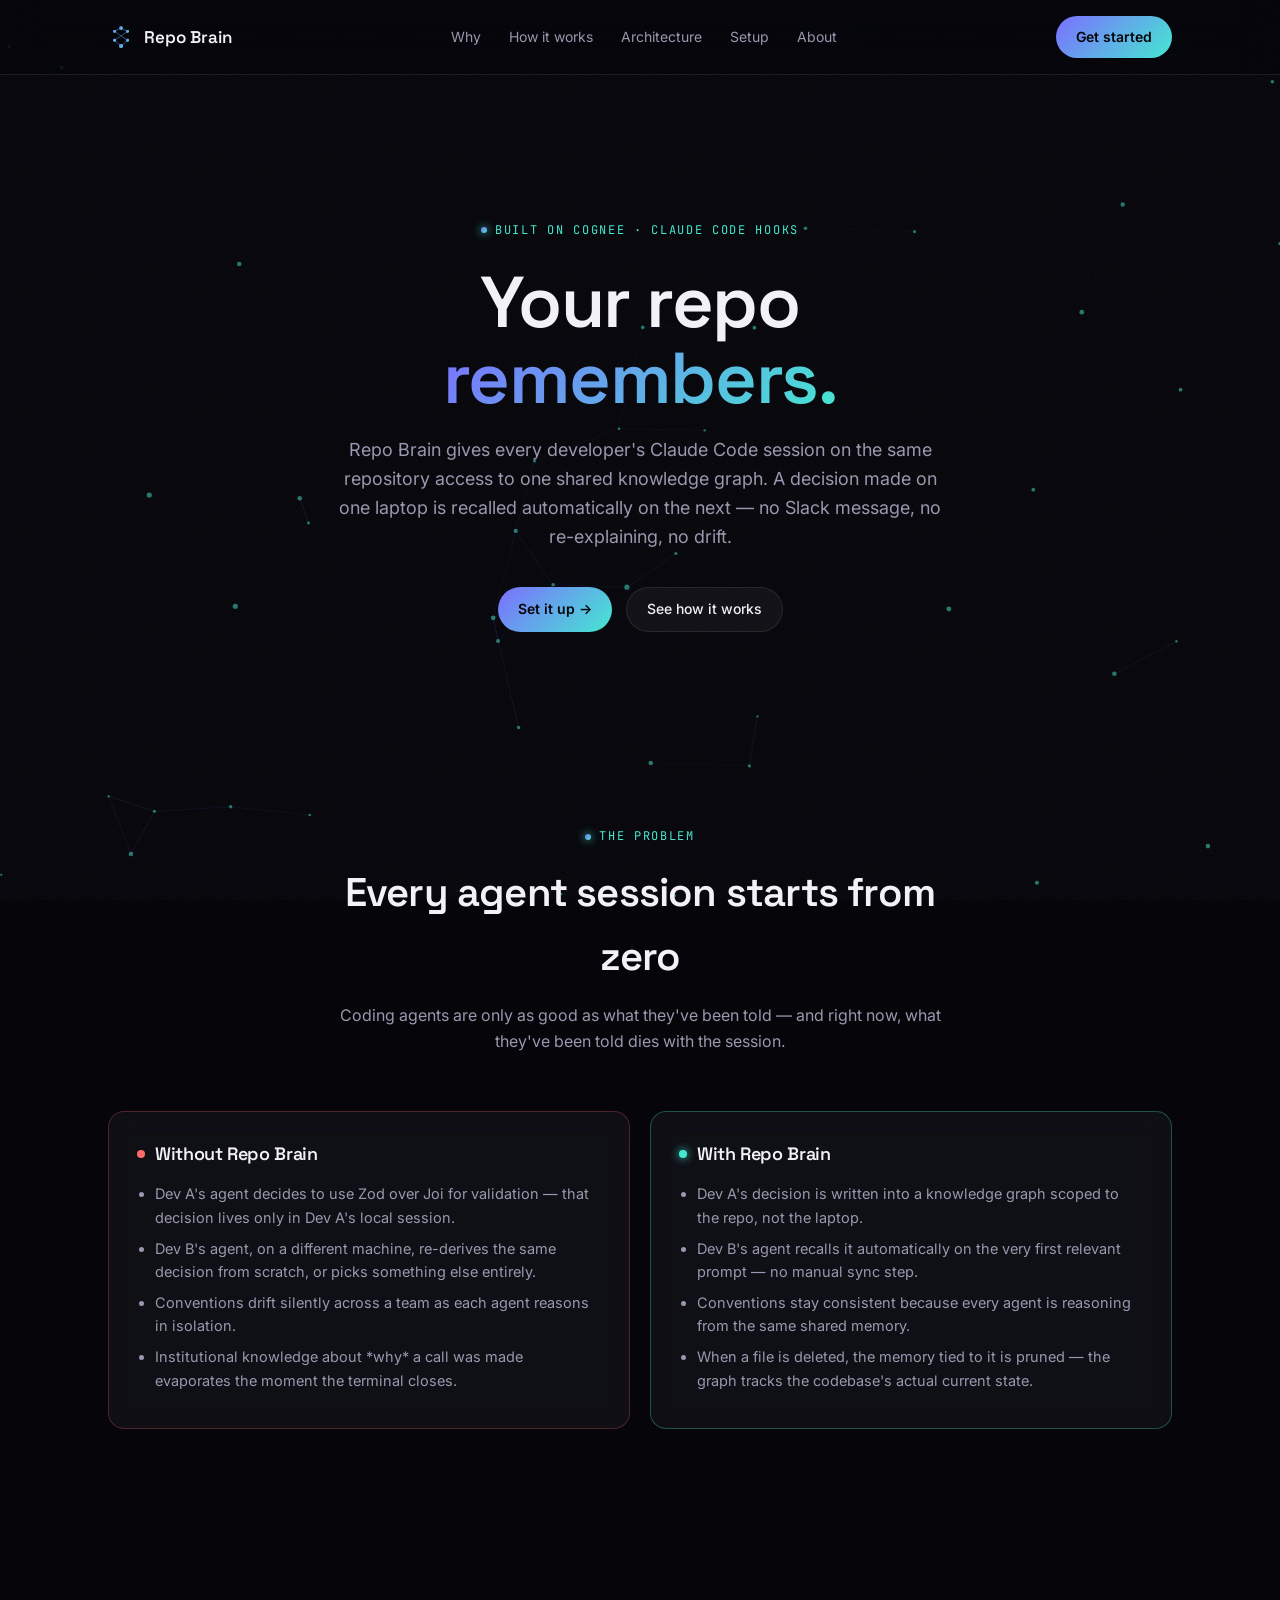
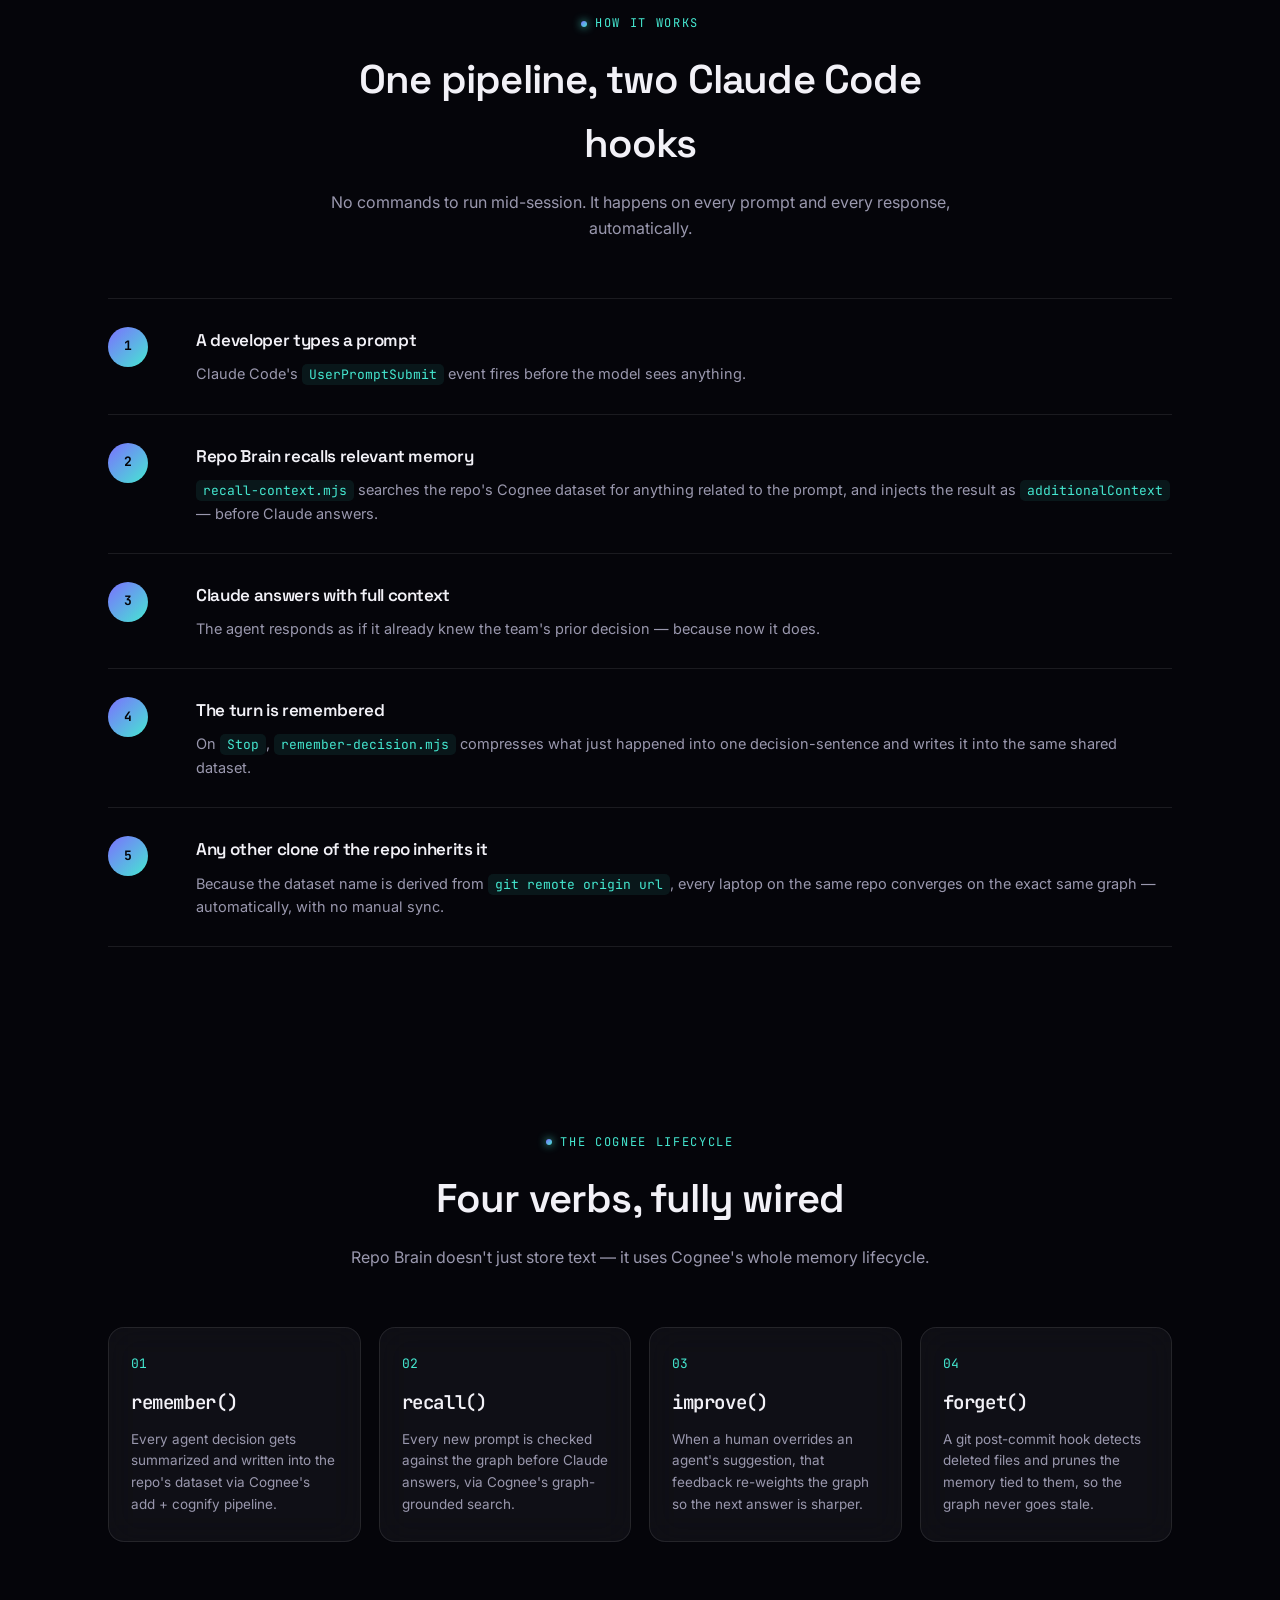
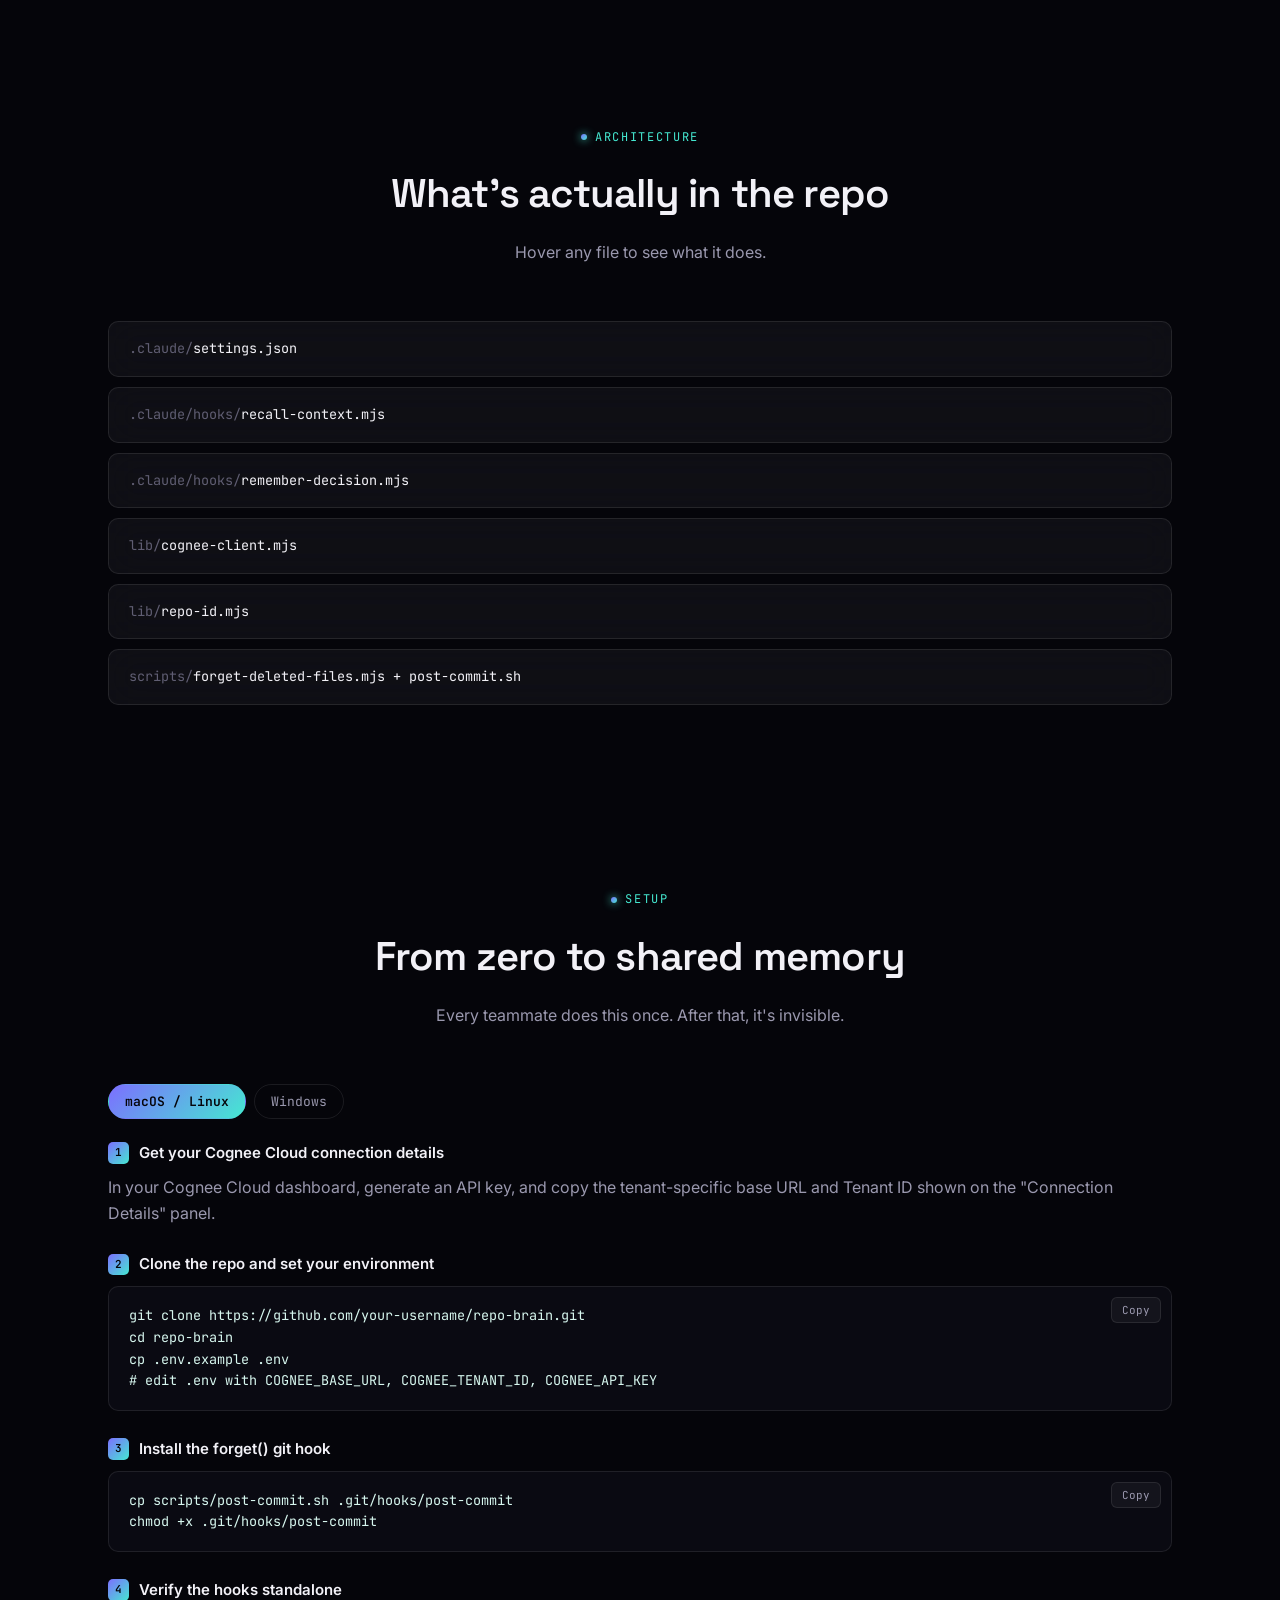
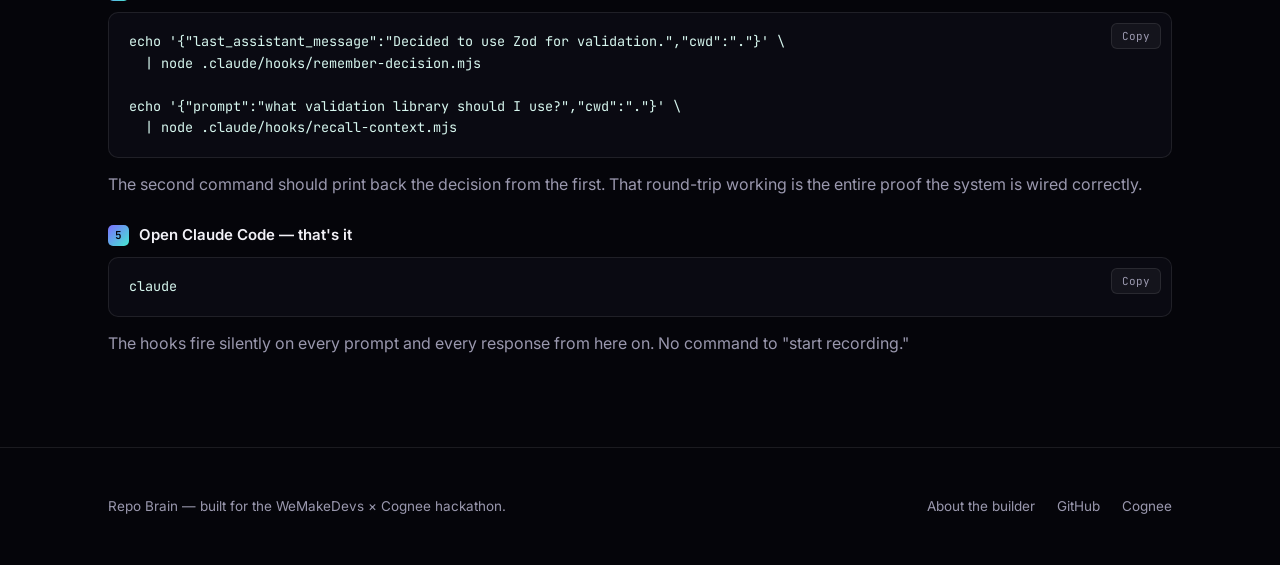
==== index.html @ f3982fce "site commit" ====
<!DOCTYPE html>
<html lang="en">
<head>
<meta charset="UTF-8" />
<meta name="viewport" content="width=device-width, initial-scale=1.0" />
<title>Repo Brain — shared memory for coding agents</title>
<meta name="description" content="Repo Brain gives every developer's Claude Code session on the same repo access to one shared Cognee-backed knowledge graph — no more re-explaining decisions your teammate's agent already made." />
<link rel="icon" type="image/svg+xml" href="assets/logo.svg" />
<link rel="preconnect" href="https://fonts.googleapis.com" />
<link rel="preconnect" href="https://fonts.gstatic.com" crossorigin />
<link href="https://fonts.googleapis.com/css2?family=Space+Grotesk:wght@500;600;700&family=Inter:wght@400;500;600&family=JetBrains+Mono:wght@400;500;600&display=swap" rel="stylesheet" />
<link rel="stylesheet" href="assets/style.css" />
</head>
<body>

<canvas id="graph-bg"></canvas>

<nav class="nav">
  <div class="nav-inner">
    <a href="index.html" class="brand">
      <img src="assets/logo.svg" alt="" />
      Repo Brain
    </a>
    <div class="nav-links">
      <a href="#problem">Why</a>
      <a href="#how-it-works">How it works</a>
      <a href="#architecture">Architecture</a>
      <a href="#setup">Setup</a>
      <a href="about.html">About</a>
    </div>
    <a href="#setup" class="btn btn-primary">Get started</a>
  </div>
</nav>

<!-- ============ HERO ============ -->
<header class="hero">
  <div class="container">
    <span class="eyebrow">Built on Cognee · Claude Code hooks</span>
    <h1>Your repo<br /><span class="grad-text">remembers.</span></h1>
    <p class="lead">
      Repo Brain gives every developer's Claude Code session on the same
      repository access to one shared knowledge graph. A decision made on
      one laptop is recalled automatically on the next — no Slack message,
      no re-explaining, no drift.
    </p>
    <div class="hero-ctas">
      <a href="#setup" class="btn btn-primary">Set it up →</a>
      <a href="#how-it-works" class="btn btn-ghost">See how it works</a>
    </div>
  </div>
</header>

<!-- ============ PROBLEM ============ -->
<section id="problem">
  <div class="container">
    <div class="section-head reveal">
      <span class="eyebrow">The problem</span>
      <h2>Every agent session starts from zero</h2>
      <p>Coding agents are only as good as what they've been told — and right now, what they've been told dies with the session.</p>
    </div>

    <div class="compare">
      <div class="glass compare-card bad reveal">
        <h3><span class="dot"></span>Without Repo Brain</h3>
        <ul>
          <li>Dev A's agent decides to use Zod over Joi for validation — that decision lives only in Dev A's local session.</li>
          <li>Dev B's agent, on a different machine, re-derives the same decision from scratch, or picks something else entirely.</li>
          <li>Conventions drift silently across a team as each agent reasons in isolation.</li>
          <li>Institutional knowledge about *why* a call was made evaporates the moment the terminal closes.</li>
        </ul>
      </div>
      <div class="glass compare-card good reveal">
        <h3><span class="dot"></span>With Repo Brain</h3>
        <ul>
          <li>Dev A's decision is written into a knowledge graph scoped to the repo, not the laptop.</li>
          <li>Dev B's agent recalls it automatically on the very first relevant prompt — no manual sync step.</li>
          <li>Conventions stay consistent because every agent is reasoning from the same shared memory.</li>
          <li>When a file is deleted, the memory tied to it is pruned — the graph tracks the codebase's actual current state.</li>
        </ul>
      </div>
    </div>
  </div>
</section>

<!-- ============ HOW IT WORKS ============ -->
<section id="how-it-works">
  <div class="container">
    <div class="section-head reveal">
      <span class="eyebrow">How it works</span>
      <h2>One pipeline, two Claude Code hooks</h2>
      <p>No commands to run mid-session. It happens on every prompt and every response, automatically.</p>
    </div>

    <div class="pipeline">
      <div class="pipe-step reveal">
        <div class="pipe-num">1</div>
        <div>
          <h4>A developer types a prompt</h4>
          <p>Claude Code's <code>UserPromptSubmit</code> event fires before the model sees anything.</p>
        </div>
      </div>
      <div class="pipe-step reveal">
        <div class="pipe-num">2</div>
        <div>
          <h4>Repo Brain recalls relevant memory</h4>
          <p><code>recall-context.mjs</code> searches the repo's Cognee dataset for anything related to the prompt, and injects the result as <code>additionalContext</code> — before Claude answers.</p>
        </div>
      </div>
      <div class="pipe-step reveal">
        <div class="pipe-num">3</div>
        <div>
          <h4>Claude answers with full context</h4>
          <p>The agent responds as if it already knew the team's prior decision — because now it does.</p>
        </div>
      </div>
      <div class="pipe-step reveal">
        <div class="pipe-num">4</div>
        <div>
          <h4>The turn is remembered</h4>
          <p>On <code>Stop</code>, <code>remember-decision.mjs</code> compresses what just happened into one decision-sentence and writes it into the same shared dataset.</p>
        </div>
      </div>
      <div class="pipe-step reveal">
        <div class="pipe-num">5</div>
        <div>
          <h4>Any other clone of the repo inherits it</h4>
          <p>Because the dataset name is derived from <code>git remote origin url</code>, every laptop on the same repo converges on the exact same graph — automatically, with no manual sync.</p>
        </div>
      </div>
    </div>
  </div>
</section>

<!-- ============ LIFECYCLE VERBS ============ -->
<section id="lifecycle">
  <div class="container">
    <div class="section-head reveal">
      <span class="eyebrow">The Cognee lifecycle</span>
      <h2>Four verbs, fully wired</h2>
      <p>Repo Brain doesn't just store text — it uses Cognee's whole memory lifecycle.</p>
    </div>
    <div class="verb-grid">
      <div class="glass verb-card reveal">
        <span class="glyph">01</span>
        <h4>remember()</h4>
        <p>Every agent decision gets summarized and written into the repo's dataset via Cognee's add + cognify pipeline.</p>
      </div>
      <div class="glass verb-card reveal">
        <span class="glyph">02</span>
        <h4>recall()</h4>
        <p>Every new prompt is checked against the graph before Claude answers, via Cognee's graph-grounded search.</p>
      </div>
      <div class="glass verb-card reveal">
        <span class="glyph">03</span>
        <h4>improve()</h4>
        <p>When a human overrides an agent's suggestion, that feedback re-weights the graph so the next answer is sharper.</p>
      </div>
      <div class="glass verb-card reveal">
        <span class="glyph">04</span>
        <h4>forget()</h4>
        <p>A git post-commit hook detects deleted files and prunes the memory tied to them, so the graph never goes stale.</p>
      </div>
    </div>
  </div>
</section>

<!-- ============ ARCHITECTURE ============ -->
<section id="architecture">
  <div class="container">
    <div class="section-head reveal">
      <span class="eyebrow">Architecture</span>
      <h2>What's actually in the repo</h2>
      <p>Hover any file to see what it does.</p>
    </div>

    <div class="filetree reveal">
      <div class="glass file-row" tabindex="0">
        <div class="path"><span class="dim">.claude/</span>settings.json</div>
        <div class="desc">Wires the two hooks into Claude Code's <span class="mono">UserPromptSubmit</span> and <span class="mono">Stop</span> lifecycle events. Claude Code picks this up automatically — nothing to run.</div>
      </div>
      <div class="glass file-row" tabindex="0">
        <div class="path"><span class="dim">.claude/hooks/</span>recall-context.mjs</div>
        <div class="desc">Fires before Claude answers. Searches the shared dataset and injects results as context. Fails open — a broken API call never blocks a prompt.</div>
      </div>
      <div class="glass file-row" tabindex="0">
        <div class="path"><span class="dim">.claude/hooks/</span>remember-decision.mjs</div>
        <div class="desc">Fires after Claude finishes responding. Compresses the turn into one decision-sentence and writes it into the shared dataset.</div>
      </div>
      <div class="glass file-row" tabindex="0">
        <div class="path"><span class="dim">lib/</span>cognee-client.mjs</div>
        <div class="desc">The wrapper around Cognee's REST API — remember, recall, improve, and forget, all in one place.</div>
      </div>
      <div class="glass file-row" tabindex="0">
        <div class="path"><span class="dim">lib/</span>repo-id.mjs</div>
        <div class="desc">Hashes <span class="mono">git remote origin url</span> into a single dataset name. This is the entire trick behind cross-laptop sharing.</div>
      </div>
      <div class="glass file-row" tabindex="0">
        <div class="path"><span class="dim">scripts/</span>forget-deleted-files.mjs + post-commit.sh</div>
        <div class="desc">A git hook that detects deleted files after every commit and prunes their memory from the graph.</div>
      </div>
    </div>
  </div>
</section>

<!-- ============ SETUP ============ -->
<section id="setup">
  <div class="container">
    <div class="section-head reveal">
      <span class="eyebrow">Setup</span>
      <h2>From zero to shared memory</h2>
      <p>Every teammate does this once. After that, it's invisible.</p>
    </div>

    <div class="reveal">
      <div class="tabs" data-group="os">
        <button class="tab-btn active" data-group="os" data-tab="mac">macOS / Linux</button>
        <button class="tab-btn" data-group="os" data-tab="win">Windows</button>
      </div>

      <!-- ---------- MAC / LINUX ---------- -->
      <div class="tab-panel active" data-group="os" data-tab="mac">

        <div class="setup-step-title"><span class="step-badge">1</span>Get your Cognee Cloud connection details</div>
        <p style="margin-bottom:14px;">In your Cognee Cloud dashboard, generate an API key, and copy the tenant-specific base URL and Tenant ID shown on the "Connection Details" panel.</p>

        <div class="setup-step-title"><span class="step-badge">2</span>Clone the repo and set your environment</div>
        <div class="codeblock">
          <button class="copy-btn">Copy</button>
          <pre>git clone https://github.com/your-username/repo-brain.git
cd repo-brain
cp .env.example .env
# edit .env with COGNEE_BASE_URL, COGNEE_TENANT_ID, COGNEE_API_KEY</pre>
        </div>

        <div class="setup-step-title"><span class="step-badge">3</span>Install the forget() git hook</div>
        <div class="codeblock">
          <button class="copy-btn">Copy</button>
          <pre>cp scripts/post-commit.sh .git/hooks/post-commit
chmod +x .git/hooks/post-commit</pre>
        </div>

        <div class="setup-step-title"><span class="step-badge">4</span>Verify the hooks standalone</div>
        <div class="codeblock">
          <button class="copy-btn">Copy</button>
          <pre>echo '{"last_assistant_message":"Decided to use Zod for validation.","cwd":"."}' \
  | node .claude/hooks/remember-decision.mjs

echo '{"prompt":"what validation library should I use?","cwd":"."}' \
  | node .claude/hooks/recall-context.mjs</pre>
        </div>
        <p style="margin-bottom:14px;">The second command should print back the decision from the first. That round-trip working is the entire proof the system is wired correctly.</p>

        <div class="setup-step-title"><span class="step-badge">5</span>Open Claude Code — that's it</div>
        <div class="codeblock">
          <button class="copy-btn">Copy</button>
          <pre>claude</pre>
        </div>
        <p>The hooks fire silently on every prompt and every response from here on. No command to "start recording."</p>
      </div>

      <!-- ---------- WINDOWS ---------- -->
      <div class="tab-panel" data-group="os" data-tab="win">

        <div class="setup-step-title"><span class="step-badge">1</span>Get your Cognee Cloud connection details</div>
        <p style="margin-bottom:14px;">In your Cognee Cloud dashboard, generate an API key, and copy the tenant-specific base URL and Tenant ID shown on the "Connection Details" panel.</p>

        <div class="setup-step-title"><span class="step-badge">2</span>Clone the repo and set your environment</div>
        <div class="codeblock">
          <button class="copy-btn">Copy</button>
          <pre>git clone https://github.com/your-username/repo-brain.git
cd repo-brain
copy .env.example .env
notepad .env
:: fill in COGNEE_BASE_URL, COGNEE_TENANT_ID, COGNEE_API_KEY</pre>
        </div>

        <div class="setup-step-title"><span class="step-badge">3</span>Install the forget() git hook</div>
        <div class="codeblock">
          <button class="copy-btn">Copy</button>
          <pre>copy scripts\post-commit.sh .git\hooks\post-commit</pre>
        </div>
        <p style="margin-bottom:14px;">No chmod needed — Git for Windows handles hook execution itself.</p>

        <div class="setup-step-title"><span class="step-badge">4</span>Verify the hooks standalone</div>
        <p style="margin-bottom:10px;">CMD mangles quotes in <span class="mono">echo</span>, so write the test JSON to files first.</p>
        <div class="codeblock">
          <button class="copy-btn">Copy</button>
          <pre>type test-remember.json | node .claude\hooks\remember-decision.mjs
type test-recall.json | node .claude\hooks\recall-context.mjs</pre>
        </div>
        <p style="margin-bottom:14px;">The second command should print back the decision from the first.</p>

        <div class="setup-step-title"><span class="step-badge">5</span>Open Claude Code — that's it</div>
        <div class="codeblock">
          <button class="copy-btn">Copy</button>
          <pre>claude</pre>
        </div>
        <p>The hooks fire silently on every prompt and every response from here on.</p>
      </div>
    </div>
  </div>
</section>

<footer>
  <div class="container footer-inner">
    <p>Repo Brain — built for the WeMakeDevs × Cognee hackathon.</p>
    <div class="footer-links">
      <a href="about.html">About the builder</a>
      <a href="https://github.com" target="_blank" rel="noopener">GitHub</a>
      <a href="https://www.cognee.ai" target="_blank" rel="noopener">Cognee</a>
    </div>
  </div>
</footer>

<script src="assets/script.js"></script>
</body>
</html>
---- assets/style.css ----
/* ============================================================
   REPO BRAIN — design tokens
   ============================================================ */
:root {
  /* color */
  --void: #05050a;
  --void-2: #0a0a12;
  --panel: rgba(255, 255, 255, 0.045);
  --panel-strong: rgba(255, 255, 255, 0.08);
  --border-glass: rgba(255, 255, 255, 0.09);
  --border-glass-hover: rgba(255, 255, 255, 0.18);
  --text-primary: #f2f1f7;
  --text-muted: #9a98ae;
  --text-faint: #605e73;
  --indigo: #7c6fff;
  --cyan: #45e8d1;
  --grad: linear-gradient(135deg, var(--indigo), var(--cyan));
  --danger: #ff6b6b;

  /* type */
  --font-display: 'Space Grotesk', sans-serif;
  --font-body: 'Inter', sans-serif;
  --font-mono: 'JetBrains Mono', monospace;

  /* layout */
  --max-w: 1120px;
  --radius: 16px;
  --radius-sm: 10px;
}

* { box-sizing: border-box; }
html { scroll-behavior: smooth; }

@media (prefers-reduced-motion: reduce) {
  html { scroll-behavior: auto; }
  *, *::before, *::after {
    animation-duration: 0.001ms !important;
    animation-iteration-count: 1 !important;
    transition-duration: 0.001ms !important;
    scroll-behavior: auto !important;
  }
}

body {
  margin: 0;
  background: var(--void);
  color: var(--text-primary);
  font-family: var(--font-body);
  font-size: 16px;
  line-height: 1.6;
  -webkit-font-smoothing: antialiased;
  overflow-x: hidden;
}

/* subtle film-grain texture over the void so black doesn't look flat/plastic */
body::before {
  content: '';
  position: fixed;
  inset: 0;
  z-index: 0;
  pointer-events: none;
  opacity: 0.05;
  background-image: url("data:image/svg+xml,%3Csvg xmlns='http://www.w3.org/2000/svg' width='120' height='120'%3E%3Cfilter id='n'%3E%3CfeTurbulence type='fractalNoise' baseFrequency='0.9' numOctaves='2' stitchTiles='stitch'/%3E%3C/filter%3E%3Crect width='100%25' height='100%25' filter='url(%23n)'/%3E%3C/svg%3E");
}

#graph-bg {
  position: fixed;
  inset: 0;
  z-index: 0;
  width: 100%;
  height: 100%;
  display: block;
}

a { color: inherit; text-decoration: none; }

::selection { background: var(--indigo); color: white; }

h1, h2, h3, h4 {
  font-family: var(--font-display);
  font-weight: 600;
  letter-spacing: -0.02em;
  margin: 0;
}

p { color: var(--text-muted); margin: 0; }

.mono { font-family: var(--font-mono); }

.container {
  max-width: var(--max-w);
  margin: 0 auto;
  padding: 0 28px;
  position: relative;
  z-index: 1;
}

.eyebrow {
  font-family: var(--font-mono);
  font-size: 12px;
  letter-spacing: 0.14em;
  text-transform: uppercase;
  color: var(--cyan);
  display: inline-flex;
  align-items: center;
  gap: 8px;
}
.eyebrow::before {
  content: '';
  width: 6px;
  height: 6px;
  border-radius: 50%;
  background: var(--grad);
  box-shadow: 0 0 8px var(--cyan);
}

/* ---------- nav ---------- */
.nav {
  position: sticky;
  top: 0;
  z-index: 50;
  backdrop-filter: blur(20px) saturate(140%);
  -webkit-backdrop-filter: blur(20px) saturate(140%);
  background: rgba(5, 5, 10, 0.55);
  border-bottom: 1px solid var(--border-glass);
}
.nav-inner {
  max-width: var(--max-w);
  margin: 0 auto;
  padding: 16px 28px;
  display: flex;
  align-items: center;
  justify-content: space-between;
}
.brand {
  display: flex;
  align-items: center;
  gap: 10px;
  font-family: var(--font-display);
  font-weight: 600;
  font-size: 17px;
}
.brand img { width: 26px; height: 26px; }
.nav-links {
  display: flex;
  align-items: center;
  gap: 28px;
  font-size: 14px;
  color: var(--text-muted);
}
.nav-links a { position: relative; padding: 4px 0; transition: color 0.2s; }
.nav-links a:hover { color: var(--text-primary); }
.nav-links a::after {
  content: '';
  position: absolute;
  left: 0; bottom: 0;
  width: 0; height: 1px;
  background: var(--grad);
  transition: width 0.25s ease;
}
.nav-links a:hover::after { width: 100%; }

.btn {
  display: inline-flex;
  align-items: center;
  gap: 8px;
  padding: 10px 20px;
  border-radius: 999px;
  font-size: 14px;
  font-weight: 500;
  cursor: pointer;
  border: 1px solid var(--border-glass);
  transition: all 0.25s ease;
  white-space: nowrap;
}
.btn-primary {
  background: var(--grad);
  color: #05050a;
  border: none;
  font-weight: 600;
}
.btn-primary:hover { filter: brightness(1.1); box-shadow: 0 0 24px rgba(124, 111, 255, 0.4); }
.btn-ghost { background: var(--panel); color: var(--text-primary); }
.btn-ghost:hover { background: var(--panel-strong); border-color: var(--border-glass-hover); }

/* ---------- glass panel ---------- */
.glass {
  background: var(--panel);
  border: 1px solid var(--border-glass);
  border-radius: var(--radius);
  backdrop-filter: blur(16px) saturate(140%);
  -webkit-backdrop-filter: blur(16px) saturate(140%);
  transition: border-color 0.3s ease, transform 0.3s ease, background 0.3s ease;
}
.glass:hover {
  border-color: var(--border-glass-hover);
  background: var(--panel-strong);
}

/* ---------- hero ---------- */
.hero {
  position: relative;
  padding: 140px 0 100px;
  text-align: center;
}
.hero h1 {
  font-size: clamp(38px, 6vw, 72px);
  line-height: 1.05;
  margin: 24px 0 20px;
}
.hero h1 .grad-text {
  background: var(--grad);
  -webkit-background-clip: text;
  background-clip: text;
  color: transparent;
}
.hero p.lead {
  max-width: 620px;
  margin: 0 auto;
  font-size: 18px;
  color: var(--text-muted);
}
.hero-ctas {
  display: flex;
  gap: 14px;
  justify-content: center;
  margin-top: 36px;
  flex-wrap: wrap;
}

/* ---------- sections ---------- */
section { position: relative; padding: 90px 0; z-index: 1; }
.section-head { max-width: 640px; margin: 0 auto 56px; text-align: center; }
.section-head h2 { font-size: clamp(28px, 4vw, 40px); margin-top: 14px; }
.section-head p { margin-top: 14px; font-size: 16px; }

.reveal {
  opacity: 0;
  transform: translateY(24px);
  transition: opacity 0.7s ease, transform 0.7s ease;
}
.reveal.in { opacity: 1; transform: translateY(0); }

/* ---------- problem comparison ---------- */
.compare {
  display: grid;
  grid-template-columns: 1fr 1fr;
  gap: 20px;
}
.compare-card {
  padding: 28px;
  border-radius: var(--radius);
}
.compare-card.bad { border-color: rgba(255, 107, 107, 0.25); }
.compare-card.good { border-color: rgba(69, 232, 209, 0.3); }
.compare-card h3 { font-size: 18px; margin-bottom: 14px; display: flex; align-items: center; gap: 10px; }
.compare-card .dot { width: 8px; height: 8px; border-radius: 50%; }
.bad .dot { background: var(--danger); }
.good .dot { background: var(--cyan); box-shadow: 0 0 8px var(--cyan); }
.compare-card ul { margin: 0; padding-left: 18px; color: var(--text-muted); font-size: 14.5px; }
.compare-card li { margin-bottom: 8px; }

/* ---------- pipeline (genuine sequence -> numbered) ---------- */
.pipeline {
  display: flex;
  flex-direction: column;
  gap: 0;
}
.pipe-step {
  display: grid;
  grid-template-columns: 64px 1fr;
  gap: 24px;
  padding: 28px 0;
  border-top: 1px solid var(--border-glass);
  position: relative;
}
.pipe-step:last-child { border-bottom: 1px solid var(--border-glass); }
.pipe-num {
  font-family: var(--font-mono);
  font-size: 13px;
  color: var(--void);
  background: var(--grad);
  width: 40px; height: 40px;
  border-radius: 50%;
  display: flex; align-items: center; justify-content: center;
  font-weight: 700;
}
.pipe-step h4 { font-size: 17px; margin-bottom: 8px; }
.pipe-step p { font-size: 14.5px; }
.pipe-step code {
  font-family: var(--font-mono);
  font-size: 13px;
  color: var(--cyan);
  background: rgba(69, 232, 209, 0.08);
  padding: 2px 7px;
  border-radius: 5px;
}

/* ---------- lifecycle verb cards ---------- */
.verb-grid {
  display: grid;
  grid-template-columns: repeat(4, 1fr);
  gap: 18px;
}
.verb-card {
  padding: 26px 22px;
  border-radius: var(--radius);
  position: relative;
  overflow: hidden;
}
.verb-card::before {
  content: '';
  position: absolute;
  top: -40%; left: -40%;
  width: 180%; height: 180%;
  background: radial-gradient(circle, rgba(124,111,255,0.15), transparent 60%);
  opacity: 0;
  transition: opacity 0.4s ease;
}
.verb-card:hover::before { opacity: 1; }
.verb-card .glyph {
  font-family: var(--font-mono);
  font-size: 13px;
  color: var(--cyan);
  margin-bottom: 14px;
  display: block;
}
.verb-card h4 { font-size: 19px; margin-bottom: 10px; font-family: var(--font-mono); }
.verb-card p { font-size: 13.5px; }

/* ---------- architecture file tree ---------- */
.filetree {
  display: grid;
  gap: 10px;
}
.file-row {
  display: grid;
  grid-template-columns: 260px 1fr;
  gap: 20px;
  padding: 16px 20px;
  border-radius: var(--radius-sm);
  align-items: start;
}
.file-row .path {
  font-family: var(--font-mono);
  font-size: 13.5px;
  color: var(--text-primary);
  white-space: nowrap;
}
.file-row .path .dim { color: var(--text-faint); }
.file-row .desc {
  font-size: 13.5px;
  color: var(--text-muted);
  max-height: 0;
  opacity: 0;
  overflow: hidden;
  transition: max-height 0.35s ease, opacity 0.35s ease;
}
.file-row:hover .desc,
.file-row:focus-within .desc {
  max-height: 100px;
  opacity: 1;
}
.file-row:hover, .file-row:focus-within {
  background: var(--panel-strong);
}

/* ---------- setup / tabs ---------- */
.tabs { display: flex; gap: 8px; margin-bottom: 22px; }
.tab-btn {
  font-family: var(--font-mono);
  font-size: 13px;
  padding: 8px 16px;
  border-radius: 999px;
  border: 1px solid var(--border-glass);
  background: transparent;
  color: var(--text-muted);
  cursor: pointer;
  transition: all 0.2s ease;
}
.tab-btn.active { background: var(--grad); color: var(--void); border-color: transparent; font-weight: 600; }
.tab-panel { display: none; }
.tab-panel.active { display: block; }

.codeblock {
  position: relative;
  background: #0a0a12;
  border: 1px solid var(--border-glass);
  border-radius: var(--radius-sm);
  padding: 18px 20px;
  margin-bottom: 14px;
  overflow-x: auto;
}
.codeblock pre {
  margin: 0;
  font-family: var(--font-mono);
  font-size: 13.5px;
  color: #d7f7ef;
  white-space: pre-wrap;
  word-break: break-word;
}
.codeblock .copy-btn {
  position: absolute;
  top: 10px; right: 10px;
  font-family: var(--font-mono);
  font-size: 11px;
  background: var(--panel);
  border: 1px solid var(--border-glass);
  color: var(--text-muted);
  padding: 5px 10px;
  border-radius: 6px;
  cursor: pointer;
  transition: all 0.2s;
}
.codeblock .copy-btn:hover { color: var(--text-primary); border-color: var(--border-glass-hover); }
.codeblock .copy-btn.copied { color: var(--cyan); border-color: var(--cyan); }

.setup-step-title {
  display: flex;
  align-items: center;
  gap: 10px;
  font-size: 15px;
  color: var(--text-primary);
  font-weight: 600;
  margin: 26px 0 10px;
}
.setup-step-title:first-child { margin-top: 0; }
.step-badge {
  font-family: var(--font-mono);
  font-size: 11px;
  color: var(--void);
  background: var(--grad);
  border-radius: 5px;
  padding: 2px 7px;
}

/* ---------- footer ---------- */
footer {
  border-top: 1px solid var(--border-glass);
  padding: 48px 0;
  position: relative;
  z-index: 1;
}
.footer-inner {
  display: flex;
  justify-content: space-between;
  align-items: center;
  flex-wrap: wrap;
  gap: 16px;
}
.footer-inner p { font-size: 13.5px; }
.footer-links { display: flex; gap: 22px; font-size: 13.5px; color: var(--text-muted); }
.footer-links a:hover { color: var(--text-primary); }

/* ---------- about page ---------- */
.about-hero {
  padding: 140px 0 60px;
  text-align: center;
}
.avatar-ring {
  width: 128px;
  height: 128px;
  margin: 0 auto 28px;
  border-radius: 50%;
  padding: 3px;
  background: var(--grad);
  display: flex;
  align-items: center;
  justify-content: center;
}
.avatar-ring .avatar-inner {
  width: 100%;
  height: 100%;
  border-radius: 50%;
  background: var(--void-2);
  display: flex;
  align-items: center;
  justify-content: center;
  font-family: var(--font-display);
  font-size: 40px;
  font-weight: 700;
}
.stat-row {
  display: grid;
  grid-template-columns: repeat(4, 1fr);
  gap: 16px;
  margin-top: 48px;
}
.stat-card { padding: 24px 18px; border-radius: var(--radius); text-align: center; }
.stat-card .num {
  font-family: var(--font-display);
  font-size: 30px;
  background: var(--grad);
  -webkit-background-clip: text;
  background-clip: text;
  color: transparent;
}
.stat-card .label { font-size: 12.5px; color: var(--text-muted); margin-top: 6px; }

.timeline { display: grid; gap: 0; margin-top: 20px; }
.timeline-item {
  display: grid;
  grid-template-columns: 140px 1fr;
  gap: 24px;
  padding: 24px 0;
  border-top: 1px solid var(--border-glass);
}
.timeline-item .when { font-family: var(--font-mono); font-size: 13px; color: var(--cyan); }
.timeline-item h4 { font-size: 16px; margin-bottom: 6px; }
.timeline-item p { font-size: 14px; }

.tag-row { display: flex; flex-wrap: wrap; gap: 8px; margin-top: 16px; }
.tag {
  font-family: var(--font-mono);
  font-size: 12px;
  padding: 6px 12px;
  border-radius: 999px;
  color: var(--text-muted);
}

/* ---------- responsive ---------- */
@media (max-width: 860px) {
  .nav-links { display: none; }
  .compare { grid-template-columns: 1fr; }
  .verb-grid { grid-template-columns: 1fr 1fr; }
  .stat-row { grid-template-columns: 1fr 1fr; }
  .file-row { grid-template-columns: 1fr; }
  .timeline-item { grid-template-columns: 1fr; gap: 6px; }
}
@media (max-width: 520px) {
  .verb-grid { grid-template-columns: 1fr; }
  .hero { padding: 110px 0 70px; }
}
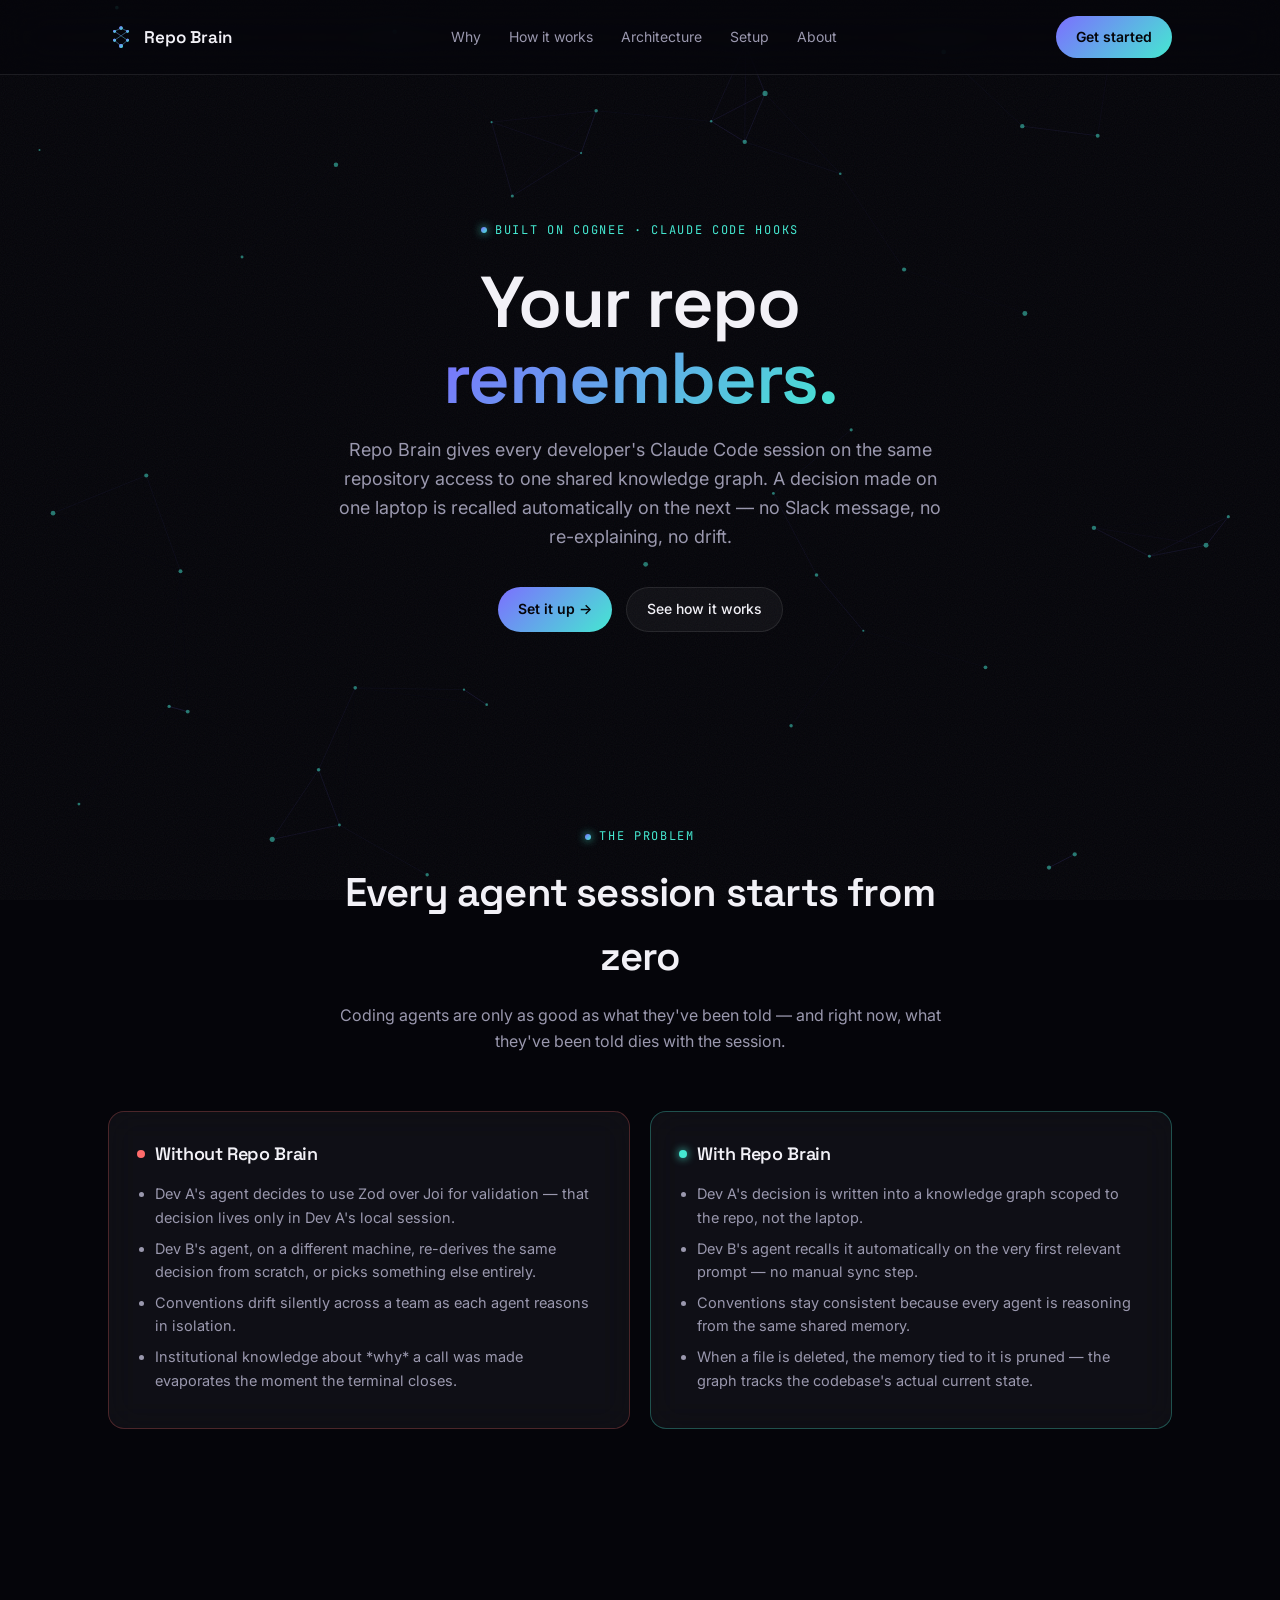
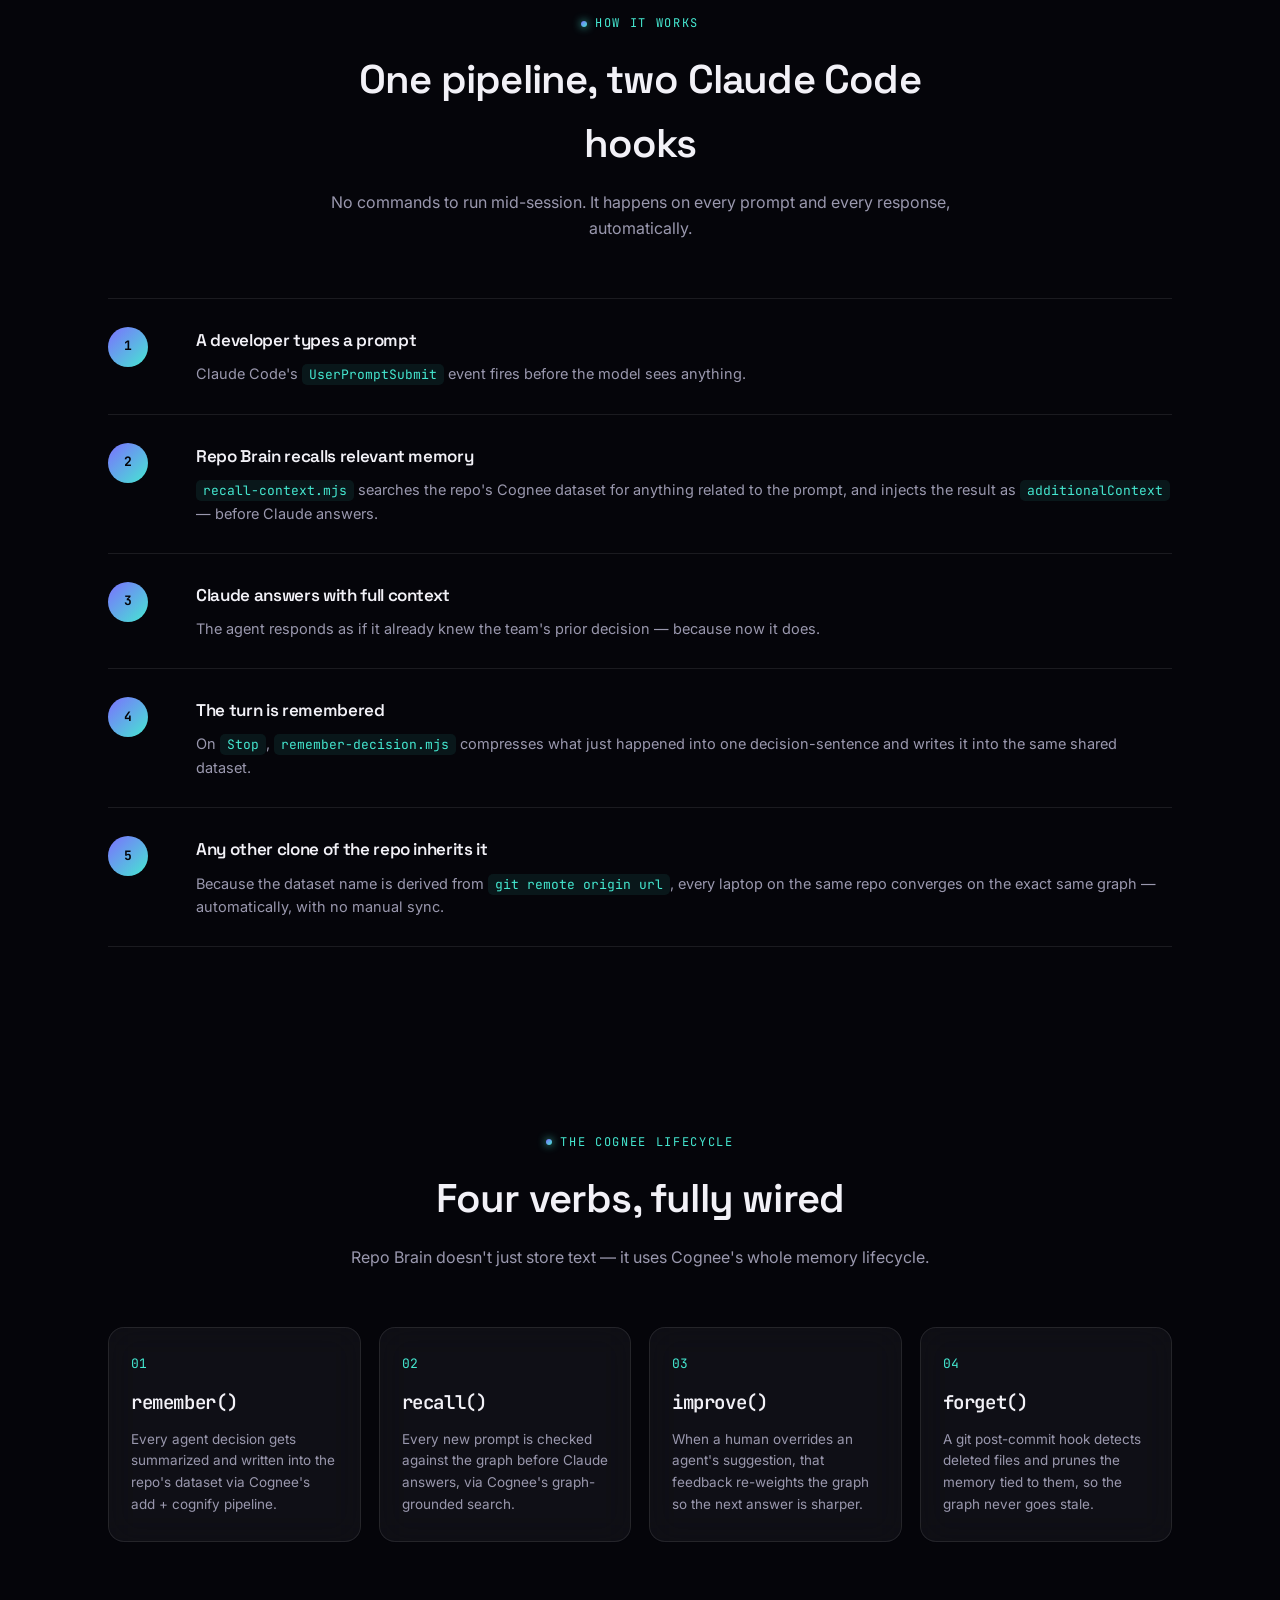
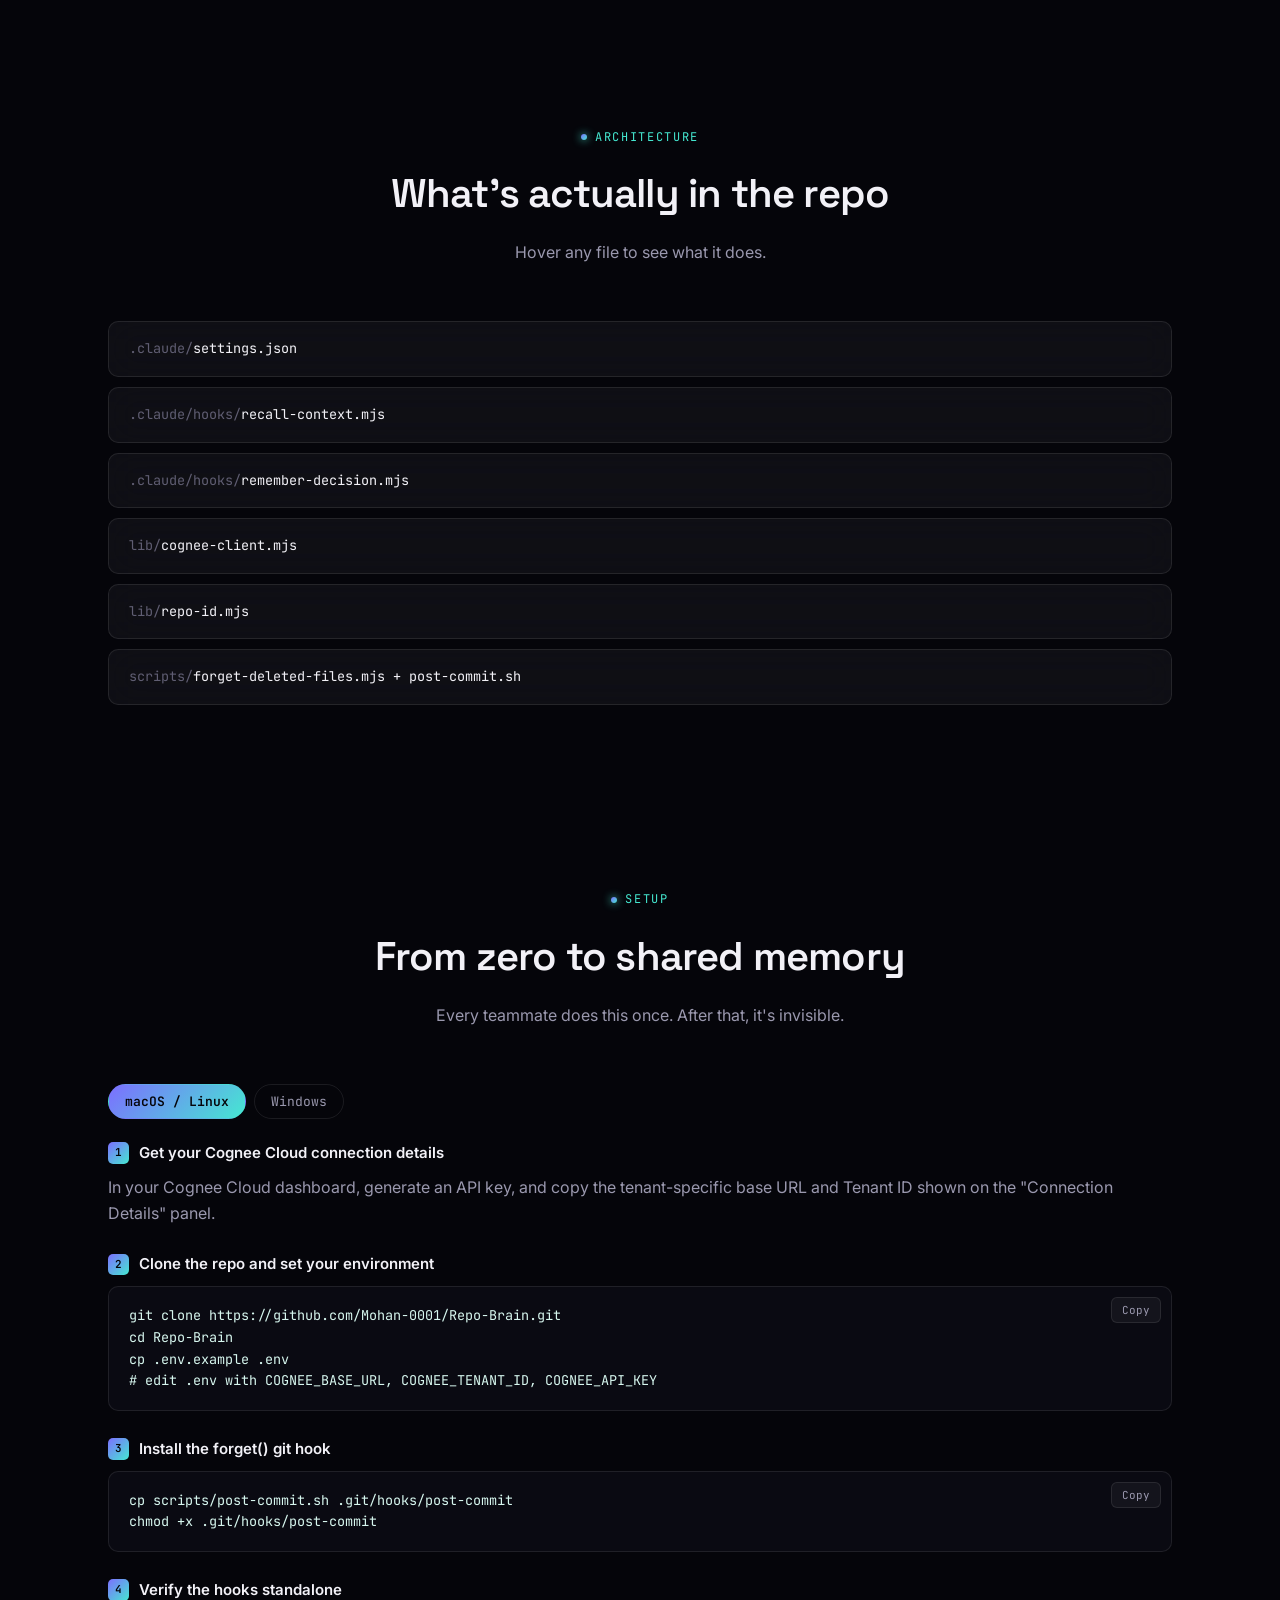
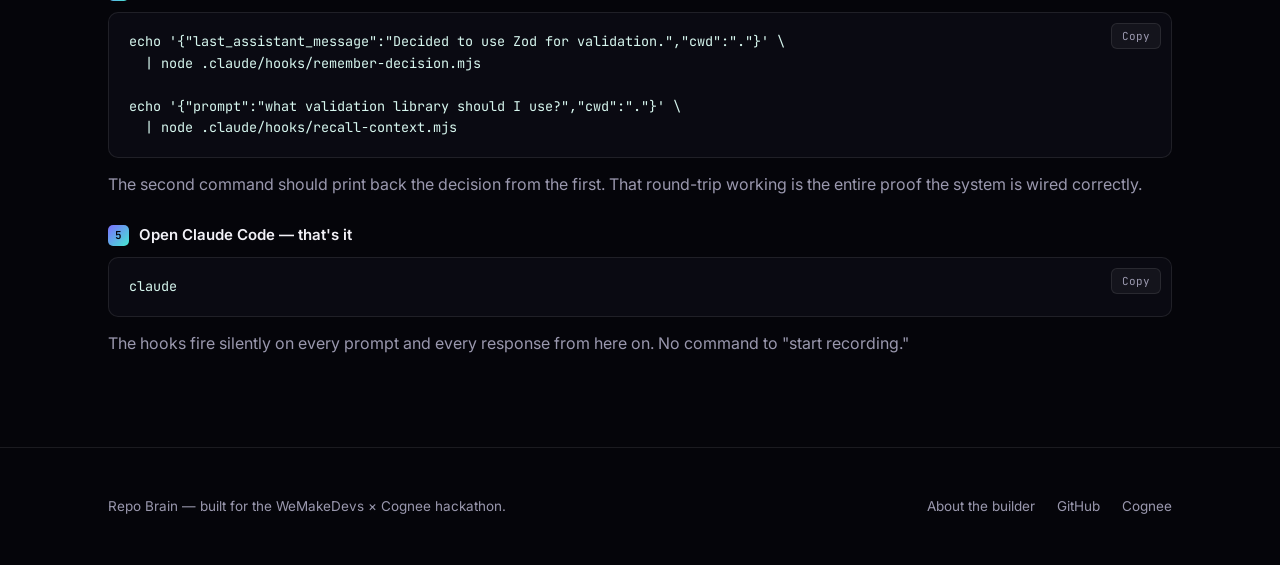
==== commit 21e377d6: "fix: update the work" ====
--- a/index.html
+++ b/index.html
@@ -226,8 +226,8 @@
         <div class="setup-step-title"><span class="step-badge">2</span>Clone the repo and set your environment</div>
         <div class="codeblock">
           <button class="copy-btn">Copy</button>
-          <pre>git clone https://github.com/your-username/repo-brain.git
-cd repo-brain
+          <pre>git clone https://github.com/Mohan-0001/Repo-Brain.git
+cd Repo-Brain
 cp .env.example .env
 # edit .env with COGNEE_BASE_URL, COGNEE_TENANT_ID, COGNEE_API_KEY</pre>
         </div>
@@ -267,8 +267,8 @@
         <div class="setup-step-title"><span class="step-badge">2</span>Clone the repo and set your environment</div>
         <div class="codeblock">
           <button class="copy-btn">Copy</button>
-          <pre>git clone https://github.com/your-username/repo-brain.git
-cd repo-brain
+          <pre>git clone https://github.com/Mohan-0001/Repo-Brain.git
+cd Repo-Brain
 copy .env.example .env
 notepad .env
 :: fill in COGNEE_BASE_URL, COGNEE_TENANT_ID, COGNEE_API_KEY</pre>
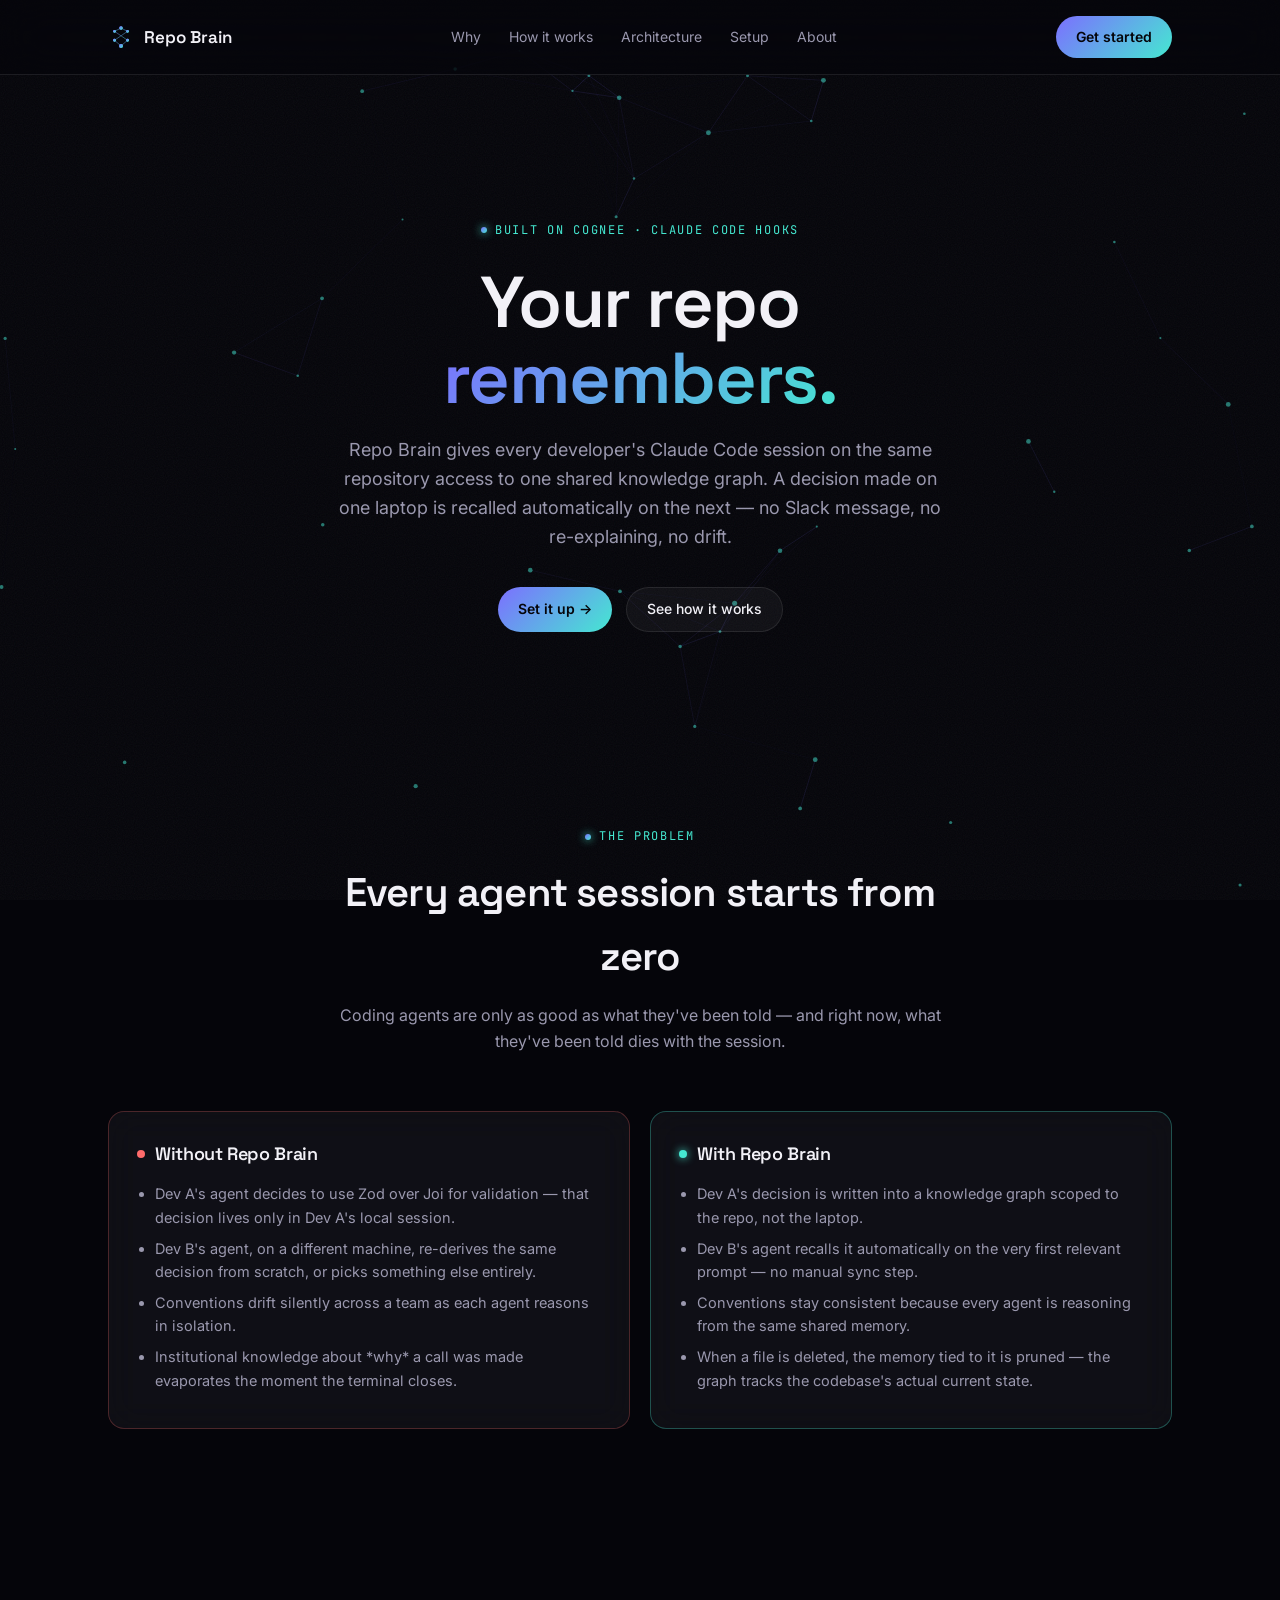
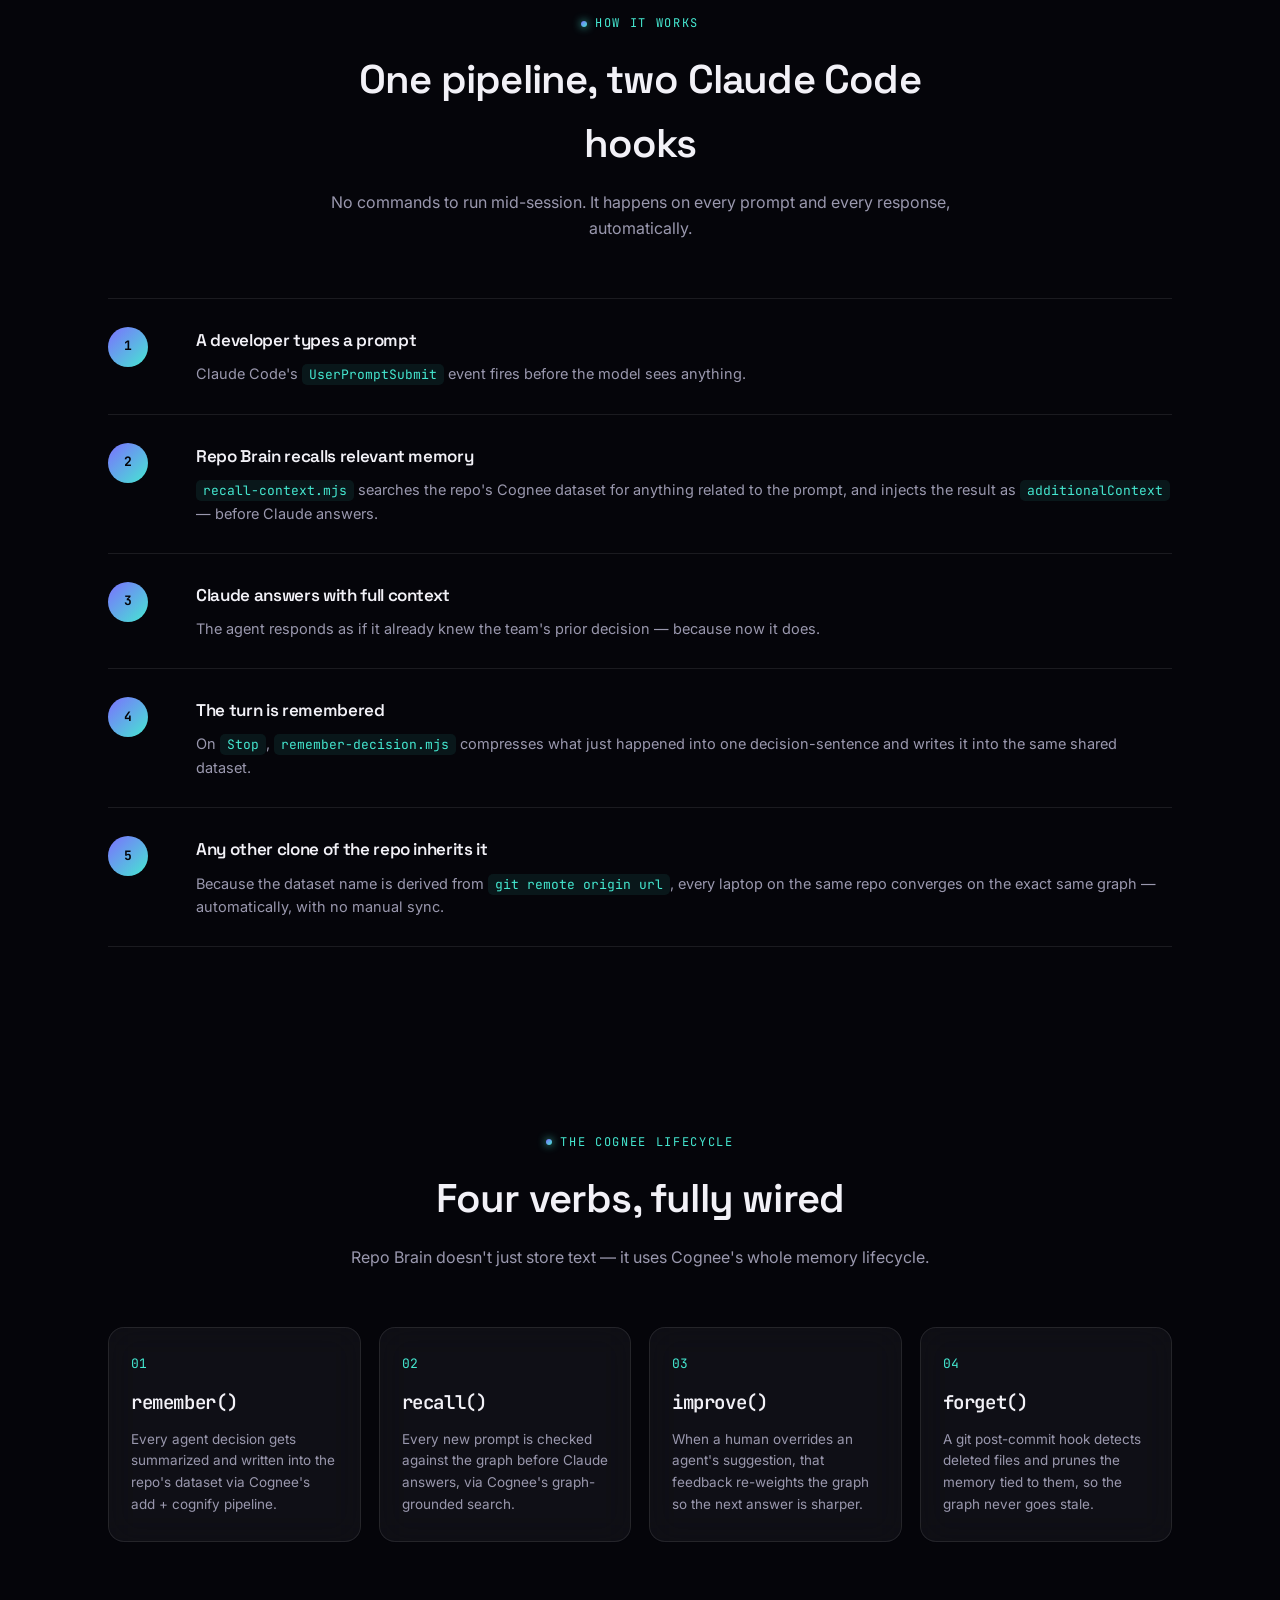
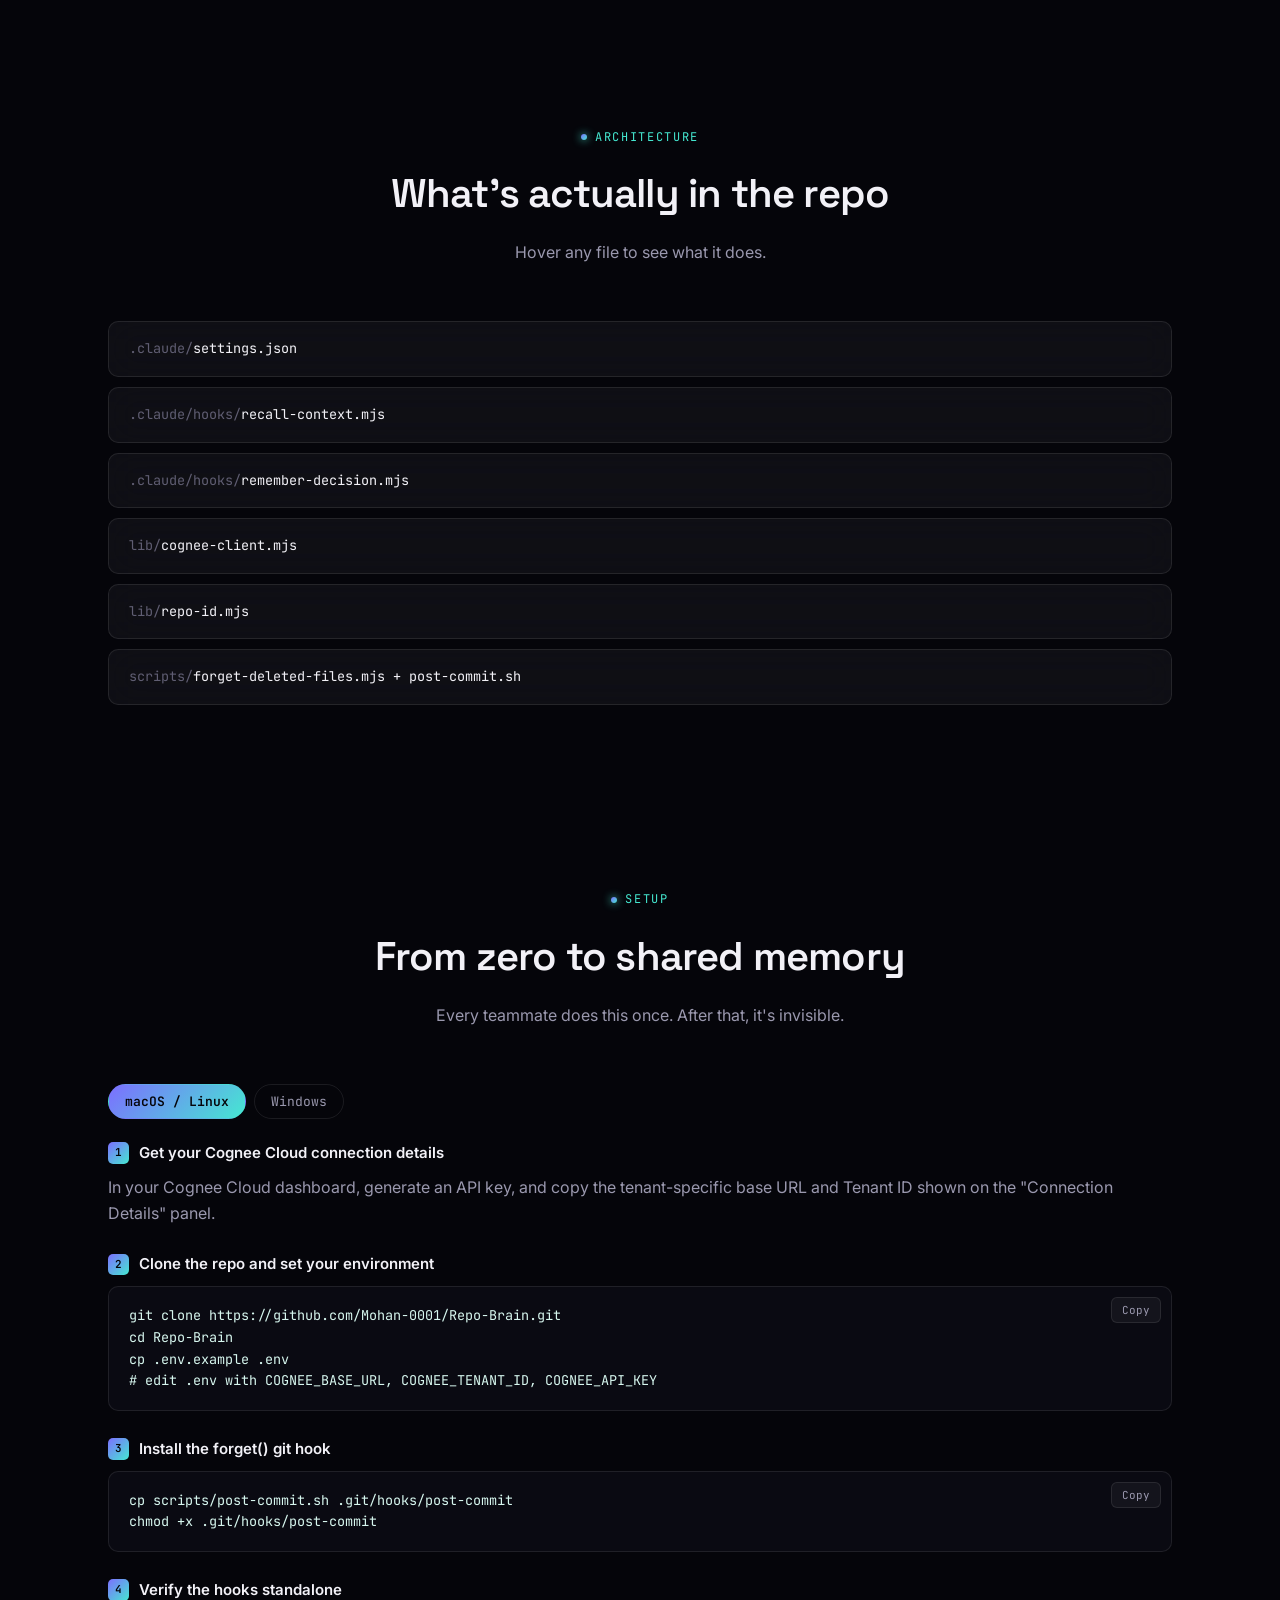
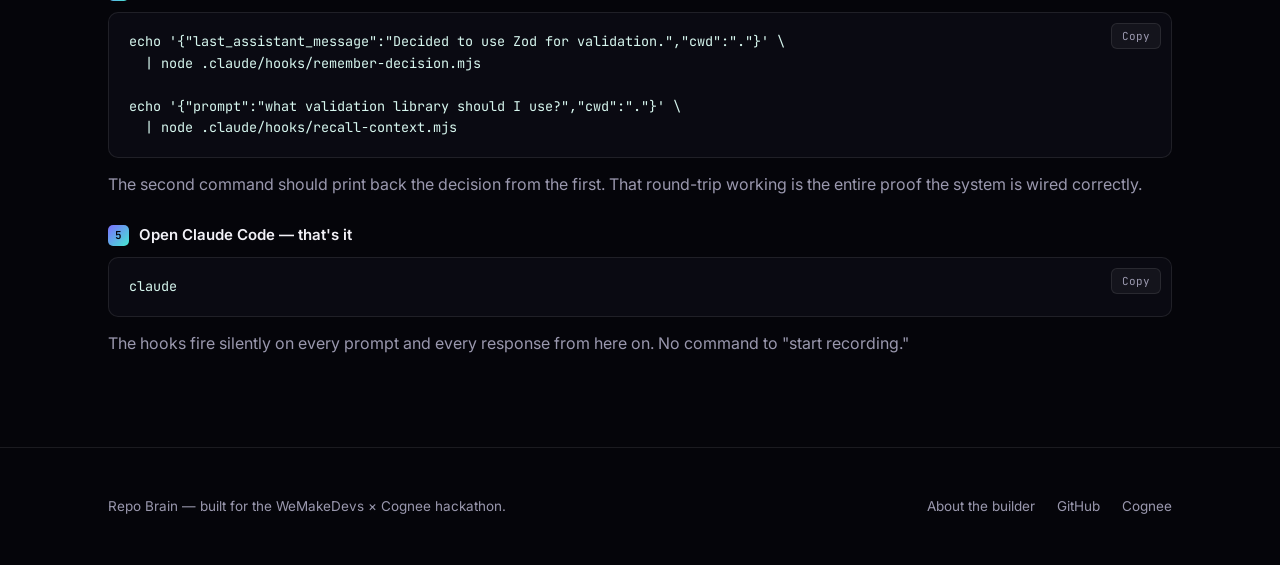
==== commit d7fc8650: "update: fix some repo link issues" ====
--- a/index.html
+++ b/index.html
@@ -306,7 +306,7 @@
     <p>Repo Brain — built for the WeMakeDevs × Cognee hackathon.</p>
     <div class="footer-links">
       <a href="about.html">About the builder</a>
-      <a href="https://github.com" target="_blank" rel="noopener">GitHub</a>
+      <a href="https://github.com/Mohan-0001/-1-REPO-BRAIN" target="_blank" rel="noopener">GitHub</a>
       <a href="https://www.cognee.ai" target="_blank" rel="noopener">Cognee</a>
     </div>
   </div>
